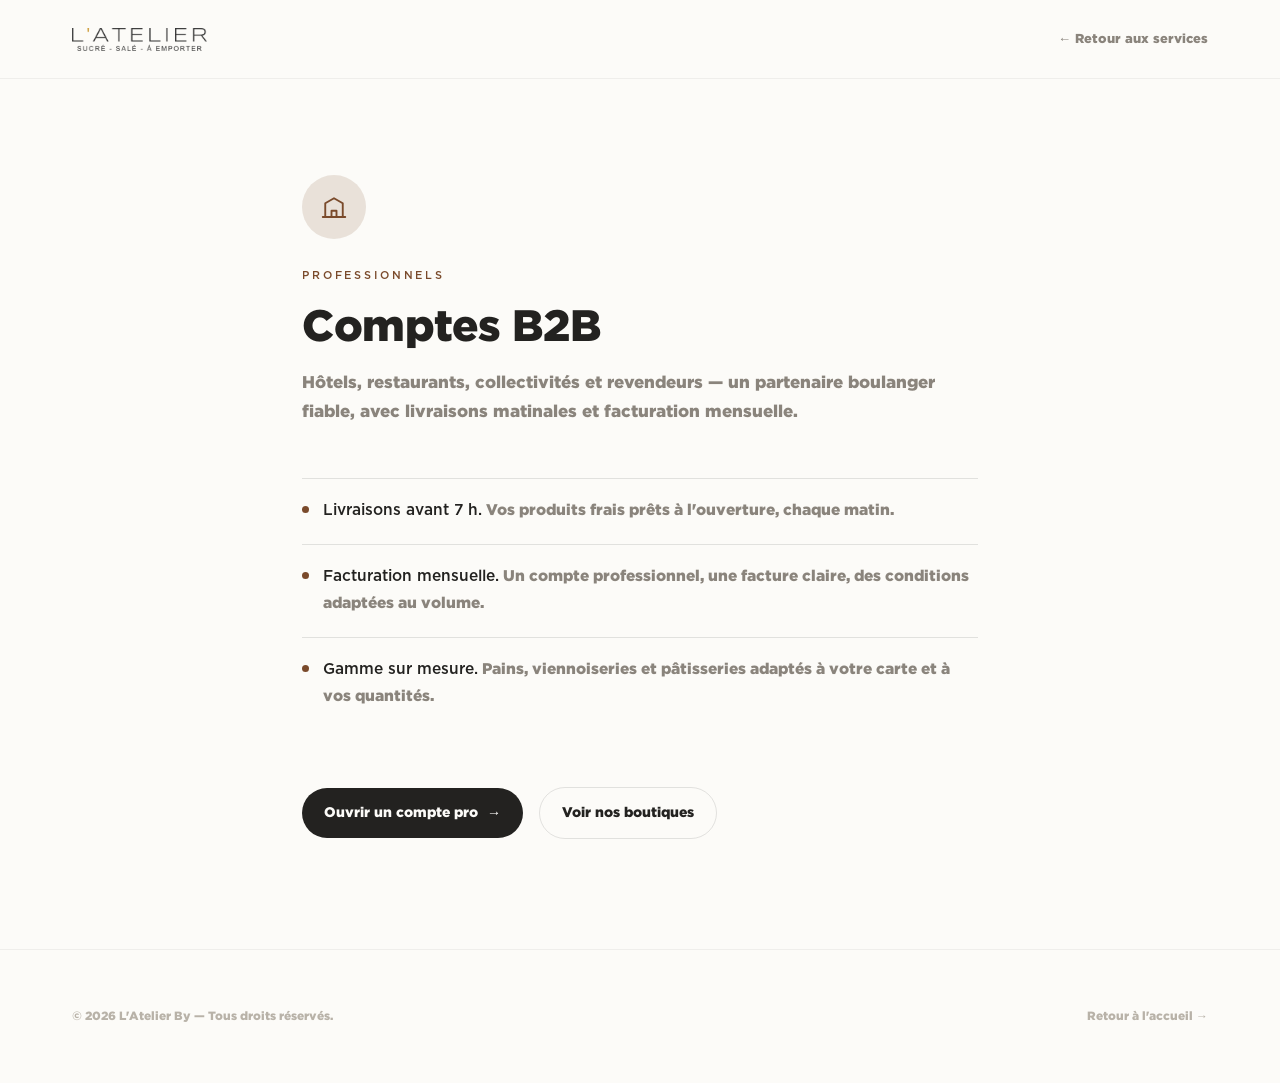
==== b2b.html @ 413f3269 "Services section: 2 stacked themed tiles (office apricot, B2B copper) - keep only "Livraison au bure" ====
<!doctype html>
<html lang="fr">
<head>
<meta charset="utf-8">
<title>L'Atelier By — Comptes B2B</title>
<meta name="viewport" content="width=device-width, initial-scale=1">
<meta name="description" content="L'Atelier By — Hôtels, restaurants, collectivités. Livraisons avant 7 h, facturation mensuelle.">
<link rel="stylesheet" href="global.css">
<script>document.documentElement.classList.add('js');</script>
<style>
:root {
  --paper:#FCFBF8; --ink:#232220; --muted:#8A847C; --faint:#B8B2A8;
  --hair:rgba(35,34,32,0.12); --hair-2:rgba(35,34,32,0.06);
  --accent:#7A4A2B;                 /* thème old copper */
  --maxw:820px; --gutter:clamp(24px,6vw,72px); --ease:cubic-bezier(0.4,0,0.2,1);
}
*{box-sizing:border-box;} html{scroll-behavior:smooth;}
html,body{background:var(--paper);}
body{margin:0;color:var(--ink);font-family:var(--font-ui);font-size:16px;line-height:1.7;-webkit-font-smoothing:antialiased;}
a{color:inherit;text-decoration:none;} img{display:block;max-width:100%;}
::selection{background:var(--accent);color:#fff;}
.wrap{max-width:var(--maxw);margin:0 auto;padding-inline:var(--gutter);}
.wrap--wide{max-width:1280px;}
.eyebrow{font-size:11px;font-weight:500;letter-spacing:0.26em;text-transform:uppercase;color:var(--accent);margin:0;}
.title{font-weight:400;letter-spacing:-0.01em;line-height:1.14;margin:14px 0 0;font-size:clamp(28px,4vw,44px);}
.lede{font-size:17px;line-height:1.7;color:var(--muted);margin:18px 0 0;}
.head{position:sticky;top:0;z-index:50;background:color-mix(in srgb,var(--paper) 90%,transparent);backdrop-filter:blur(10px);border-bottom:1px solid var(--hair-2);}
.head__in{display:flex;align-items:center;justify-content:space-between;gap:24px;height:78px;}
.head__logo{height:23px;width:auto;}
.head__back{font-size:13px;color:var(--muted);display:inline-flex;align-items:center;gap:7px;transition:color .25s var(--ease),gap .25s var(--ease);}
.head__back:hover{color:var(--ink);gap:11px;}
.svc{padding:clamp(48px,8vw,96px) 0 clamp(56px,9vw,110px);}
.svc__mark{width:64px;height:64px;border-radius:50%;display:flex;align-items:center;justify-content:center;background:color-mix(in srgb,var(--accent) 15%,transparent);color:var(--accent);margin-bottom:28px;}
.svc__mark svg{width:30px;height:30px;stroke:currentColor;stroke-width:1.5;fill:none;stroke-linecap:round;stroke-linejoin:round;}
.svc__points{list-style:none;margin:clamp(36px,5vw,52px) 0 0;padding:0;display:grid;gap:2px;}
.svc__points li{display:flex;gap:14px;align-items:flex-start;padding:18px 0;border-top:1px solid var(--hair);color:var(--muted);font-size:15.5px;}
.svc__points li strong{color:var(--ink);font-weight:500;}
.svc__points .dot{width:7px;height:7px;border-radius:50%;background:var(--accent);flex:0 0 auto;margin-top:9px;}
.svc__cta{margin-top:clamp(40px,6vw,60px);display:flex;gap:16px;flex-wrap:wrap;align-items:center;}
.btn{display:inline-flex;align-items:center;gap:9px;background:var(--ink);color:var(--paper);font-size:14px;padding:13px 22px;border-radius:99px;transition:transform .25s var(--ease),background .25s var(--ease);}
.btn:hover{transform:translateY(-2px);background:var(--accent);}
.btn--ghost{background:none;color:var(--ink);border:1px solid var(--hair);}
.btn--ghost:hover{background:none;border-color:var(--ink);transform:none;}
.foot{border-top:1px solid var(--hair-2);padding:clamp(36px,6vw,56px) 0;}
.foot__row{display:flex;justify-content:space-between;gap:16px;font-size:12px;color:var(--faint);flex-wrap:wrap;}
.foot__row a{color:var(--faint);} .foot__row a:hover{color:var(--ink);}
</style>
</head>
<body>

<header class="head">
  <div class="wrap wrap--wide head__in">
    <a href="index.html" aria-label="L'Atelier By"><img class="head__logo" src="img/brand/logo.png" alt="L'Atelier By"></a>
    <a class="head__back" href="index.html#experiences">← Retour aux services</a>
  </div>
</header>

<main class="svc">
  <div class="wrap">
    <span class="svc__mark"><svg viewBox="0 0 24 24"><path d="M3 20h18M5 20V9l7-4 7 4v11"/><path d="M10 20v-5h4v5"/></svg></span>
    <p class="eyebrow">Professionnels</p>
    <h1 class="title">Comptes B2B</h1>
    <p class="lede">Hôtels, restaurants, collectivités et revendeurs — un partenaire boulanger fiable, avec livraisons matinales et facturation mensuelle.</p>

    <ul class="svc__points">
      <li><span class="dot"></span><span><strong>Livraisons avant 7 h.</strong> Vos produits frais prêts à l'ouverture, chaque matin.</span></li>
      <li><span class="dot"></span><span><strong>Facturation mensuelle.</strong> Un compte professionnel, une facture claire, des conditions adaptées au volume.</span></li>
      <li><span class="dot"></span><span><strong>Gamme sur mesure.</strong> Pains, viennoiseries et pâtisseries adaptés à votre carte et à vos quantités.</span></li>
    </ul>

    <div class="svc__cta">
      <a class="btn" href="mailto:pro@atelierby.be?subject=Compte%20B2B">Ouvrir un compte pro <span aria-hidden="true">→</span></a>
      <a class="btn btn--ghost" href="index.html#boutiques">Voir nos boutiques</a>
    </div>
  </div>
</main>

<footer class="foot">
  <div class="wrap wrap--wide">
    <div class="foot__row">
      <span>© 2026 L'Atelier By — Tous droits réservés.</span>
      <a href="index.html">Retour à l'accueil →</a>
    </div>
  </div>
</footer>

</body>
</html>
---- global.css ----
/* ==========================================================================
   L'Atelier By — Webshop
   global.css — Design System & CSS Reference
   Source: LAtelier_Design_System.docx (09/04/2026)
   ==========================================================================

   ⚠ ABSOLUTE RULES
   - Zero hardcoded colors, fonts, or spacing anywhere in component code.
   - Every value must reference a CSS variable. No exceptions.
   - Theme is fetched once on app init and applied to :root via JS:
       const theme = await GET /api/v1/theme?shop_type=webshop
       Object.entries(theme).forEach(([k, v]) =>
         document.documentElement.style.setProperty(k, v))
   - The variables below are the defaults / fallbacks. Runtime theme
     values override them on :root.
   ========================================================================== */


/* --------------------------------------------------------------------------
   Brand fonts — Gotham (UI) + Vank (display) + Daniel (accent)
   Self-hosted from /fonts.
   -------------------------------------------------------------------------- */

/* --- Gotham (UI) — mapped across the 100–900 weight ladder ---
   Note: the Gotham family shipped here is a partial set. Weights without a
   dedicated file are mapped to the closest available cut so `font-weight`
   still resolves predictably. Italics fall back to the nearest italic. */
@font-face {
  font-family: 'Gotham';
  src: url('fonts/Gotham_Thin.otf') format('opentype');
  font-weight: 100; font-style: normal; font-display: swap;
}
@font-face {
  font-family: 'Gotham';
  src: url('fonts/Gotham_Thin_Italic.otf') format('opentype');
  font-weight: 100; font-style: italic; font-display: swap;
}
@font-face {
  font-family: 'Gotham';
  src: url('fonts/Gotham_Extra_Light.otf') format('opentype');
  font-weight: 200; font-style: normal; font-display: swap;
}
@font-face {
  font-family: 'Gotham';
  src: url('fonts/Gotham_Extra_Light_Italic.otf') format('opentype');
  font-weight: 200; font-style: italic; font-display: swap;
}
@font-face {
  font-family: 'Gotham';
  src: url('fonts/Gotham_Light.otf') format('opentype');
  font-weight: 300; font-style: normal; font-display: swap;
}
@font-face {
  font-family: 'Gotham';
  src: url('fonts/Gotham_Extra_Light_Italic.otf') format('opentype');
  font-weight: 300; font-style: italic; font-display: swap;
}
@font-face {
  font-family: 'Gotham';
  src: url('fonts/Gotham_Regular_New.otf') format('opentype');
  font-weight: 400; font-style: normal; font-display: swap;
}
@font-face {
  font-family: 'Gotham';
  src: url('fonts/Gotham_Italic.otf') format('opentype');
  font-weight: 400; font-style: italic; font-display: swap;
}
@font-face {
  font-family: 'Gotham';
  src: url('fonts/Gotham_Medium.otf') format('opentype');
  font-weight: 500; font-style: normal; font-display: swap;
}
@font-face {
  font-family: 'Gotham';
  src: url('fonts/Gotham_Italic.otf') format('opentype');
  font-weight: 500; font-style: italic; font-display: swap;
}
@font-face {
  font-family: 'Gotham';
  src: url('fonts/Gotham_Regular.otf') format('opentype');
  font-weight: 600; font-style: normal; font-display: swap;
}
@font-face {
  font-family: 'Gotham';
  src: url('fonts/Gotham_ItalicBold.otf') format('opentype');
  font-weight: 600; font-style: italic; font-display: swap;
}
@font-face {
  font-family: 'Gotham';
  /* No dedicated Gotham Bold file shipped — mapping 700 to Black (closest cut). */
  src: url('fonts/Gotham_Black.otf') format('opentype');
  font-weight: 700; font-style: normal; font-display: swap;
}
@font-face {
  font-family: 'Gotham';
  src: url('fonts/Gotham_ItalicBold.otf') format('opentype');
  font-weight: 700; font-style: italic; font-display: swap;
}
@font-face {
  font-family: 'Gotham';
  src: url('fonts/Gotham_Black.otf') format('opentype');
  font-weight: 800; font-style: normal; font-display: swap;
}
@font-face {
  font-family: 'Gotham';
  src: url('fonts/Gotham_ItalicBold.otf') format('opentype');
  font-weight: 800; font-style: italic; font-display: swap;
}
@font-face {
  font-family: 'Gotham';
  src: url('fonts/Gotham_Ultra.otf') format('opentype');
  font-weight: 900; font-style: normal; font-display: swap;
}
@font-face {
  font-family: 'Gotham';
  src: url('fonts/Gotham_ItalicBold.otf') format('opentype');
  font-weight: 900; font-style: italic; font-display: swap;
}

/* --- Vank (display) — stylized glyphs limited to base ASCII;
       Latin-1 accented characters intentionally fall through to Gotham
       so words like "Châtelain" render with a clean accent. --- */
@font-face {
  font-family: 'Vank';
  src: url('fonts/GC_Vank.ttf') format('truetype');
  font-weight: 400; font-style: normal; font-display: swap;
  unicode-range: U+0020-007E;
}

/* --- Daniel (accent) — hand-script, three weights --- */
@font-face {
  font-family: 'Daniel';
  src: url('fonts/danielbk.ttf') format('truetype');
  font-weight: 300; font-style: normal; font-display: swap;
}
@font-face {
  font-family: 'Daniel';
  src: url('fonts/daniel.ttf') format('truetype');
  font-weight: 400; font-style: normal; font-display: swap;
}
@font-face {
  font-family: 'Daniel';
  src: url('fonts/danielbd.ttf') format('truetype');
  font-weight: 700; font-style: normal; font-display: swap;
}


/* ==========================================================================
   1. TOKENS — :root
   ========================================================================== */
:root {
  /* --- Brand palette ----------------------------------------------------- */
  --color-primary:            #8D1D2C;   /* Ruby Red — primary actions, badges, borders */
  --color-secondary:          #F2C9A0;   /* Abricot — linked state, delivery mode ON */
  --color-bg:                 #EAE4DC;   /* Beige — page background */
  --color-surface:            #FFFFFF;   /* Blanc — cards, panels */
  --color-text:               #222222;   /* Noir — body text */
  --color-text-muted:         #666666;   /* Muted grey — secondary text, placeholders */

  /* Semantic aliases used by components */
  --color-text-primary:       var(--color-text);
  --color-text-secondary:     var(--color-text-muted);
  --color-background-secondary: #F4EFE8;         /* faint beige — input / secondary surfaces */
  --color-border-secondary:   rgba(34, 34, 34, 0.18);
  --color-border-tertiary:    rgba(34, 34, 34, 0.10);

  /* State + accent colors */
  --color-linked:             #F2C9A0;   /* Office client linked (Abricot) */
  --color-collect:            #8D1D2C;   /* Not linked / collect mode */
  --color-on-abricot:         #6b4420;   /* Dark amber — text on Abricot backgrounds */
  --color-collection-border:  #c17a2a;   /* Deep amber */
  --color-collection-fill:    #FAC775;   /* Collection badge background */
  --color-collection-icon:    #6b3d0a;   /* Collection badge icon/label */

  /* Website / marketing accents */
  --color-popup:              #78554B;   /* Third color — Pop-Up markers & badges */
  --color-ink:                #222222;   /* Illustration stroke ink */

  /* --- Typography -------------------------------------------------------- */
  /* Brand typography — strict. No system fallback allowed.
     Vank ships full Latin so accents render natively; Gotham is the
     last-resort fallback for any remaining missing glyph (e.g. € in
     Regular/Italic, which falls through to Book/Medium). */
  --font-display:             'Vank', 'Gotham';          /* informational / display */
  --font-ui:                   'Gotham';                  /* body / UI */
  --font-accent:               'Daniel', 'Gotham';        /* script informational accent */

  /* Type scale (px) */
  --font-size-page-title:     32px;   /* Page title / brand name (display) */
  --font-size-section-title:  20px;   /* Section title (display) */
  --font-size-navbar-brand:   15px;   /* Brand name in navbar */
  --font-size-body:           16px;   /* Body text */
  --font-size-label:          13px;   /* Labels / secondary */
  --font-size-small:          11px;   /* Small label / uppercase nav */
  --font-size-button:         14px;   /* Button text */
  --font-size-price:          14px;   /* Price (range 12–16px) */
  --font-size-admin-label:    11px;   /* Section label (admin) */

  /* Line heights */
  --line-height-display:      1.2;
  --line-height-section:      1.3;
  --line-height-body:         1.6;

  /* Letter spacing */
  --tracking-nav:             0.06em;
  --tracking-admin:           0.08em;

  /* Font weights */
  --weight-regular:           400;
  --weight-medium:            500;

  /* --- Grid -------------------------------------------------------------- */
  --grid-cols-desktop:        6;
  --grid-cols-tablet:         3;
  --grid-cols-mobile:         2;
  --grid-gap:                 12px;

  /* --- Border radius ---------------------------------------------------- */
  --radius-sm:                6px;
  --radius-md:                8px;
  --radius-lg:                12px;
  --radius-pill:              999px;

  /* --- Spacing ---------------------------------------------------------- */
  --spacing-xs:               4px;
  --spacing-sm:               8px;
  --spacing-md:               16px;
  --spacing-lg:               24px;
  --spacing-xl:               32px;
}


/* ==========================================================================
   2. BASE
   ========================================================================== */
*,
*::before,
*::after {
  box-sizing: border-box;
}

html,
body {
  margin: 0;
  padding: 0;
}

body {
  background: var(--color-bg);
  color: var(--color-text-primary);
  font-family: var(--font-ui);
  font-size: var(--font-size-body);
  font-weight: var(--weight-regular);
  line-height: var(--line-height-body);
  -webkit-font-smoothing: antialiased;
  -moz-osx-font-smoothing: grayscale;
}

/* Strict typography — native form controls inherit the brand font.
   Browsers default <input>, <textarea>, <select>, <button> to a system UA
   font; force them onto Gotham so there is zero visual drift. */
input,
textarea,
select,
button,
optgroup,
option {
  font-family: var(--font-ui);
}


/* ==========================================================================
   3. TYPOGRAPHY
   ========================================================================== */
.t-page-title {
  font-family: var(--font-display);
  font-size: var(--font-size-page-title);
  font-weight: var(--weight-regular);
  line-height: var(--line-height-display);
  color: var(--color-text-primary);
}

.t-section-title {
  font-family: var(--font-display);
  font-size: var(--font-size-section-title);
  font-weight: var(--weight-regular);
  line-height: var(--line-height-section);
  color: var(--color-text-primary);
}

.t-navbar-brand {
  font-family: var(--font-display);
  font-size: var(--font-size-navbar-brand);
  font-weight: var(--weight-regular);
  color: var(--color-primary);
}

.t-body {
  font-family: var(--font-ui);
  font-size: var(--font-size-body);
  font-weight: var(--weight-regular);
  line-height: var(--line-height-body);
  color: var(--color-text-primary);
}

.t-label {
  font-family: var(--font-ui);
  font-size: var(--font-size-label);
  font-weight: var(--weight-regular);
  color: var(--color-text-secondary);
}

.t-small {
  font-family: var(--font-ui);
  font-size: var(--font-size-small);
  font-weight: var(--weight-regular);
  letter-spacing: var(--tracking-nav);
}

.t-button {
  font-family: var(--font-ui);
  font-size: var(--font-size-button);
  font-weight: var(--weight-medium);
}

.t-price {
  font-family: var(--font-ui);
  font-size: var(--font-size-price);
  font-weight: var(--weight-medium);
  color: var(--color-primary);
  white-space: nowrap;
}

.t-admin-label {
  font-family: var(--font-ui);
  font-size: var(--font-size-admin-label);
  font-weight: var(--weight-regular);
  text-transform: uppercase;
  letter-spacing: var(--tracking-admin);
  color: var(--color-text-secondary);
}


/* ==========================================================================
   4. NAVBAR
   ⚠ No logo anywhere in the navbar. Single row. No stacking. No wrapping.
   ========================================================================== */
.navbar {
  display: flex;
  justify-content: space-between;
  align-items: center;
  padding: 12px 20px;
  background: var(--color-surface);
  border-bottom: 0.5px solid var(--color-border-tertiary);
  width: 100%;
  flex-wrap: nowrap;
}

.navbar__left,
.navbar__right {
  display: flex;
  align-items: center;
  gap: var(--spacing-md);
  flex-wrap: nowrap;
  white-space: nowrap;
}

.navbar__brand {
  font-family: var(--font-display);
  font-size: var(--font-size-navbar-brand);
  font-weight: var(--weight-regular);
  color: var(--color-primary);
}

.navbar__date {
  font-family: var(--font-ui);
  font-size: var(--font-size-label);
  color: var(--color-text-primary);
  border: none;
  background: transparent;
  text-decoration: none;
}

/* Mode badges (pill) */
.mode-badge {
  display: inline-flex;
  align-items: center;
  gap: var(--spacing-xs);
  border-radius: var(--radius-pill);
  padding: 4px 10px;
  font-family: var(--font-ui);
  font-size: var(--font-size-small);
  font-weight: var(--weight-medium);
  border: none;
  cursor: pointer;
  line-height: 1;
}

.mode-badge--collect {   /* Collecte en magasin */
  background: var(--color-primary);
  color: var(--color-surface);
}

.mode-badge--delivery { /* Livraison au bureau */
  background: var(--color-secondary);
  color: var(--color-on-abricot);
}

/* Navbar right group */
.shop-select {
  font-family: var(--font-ui);
  font-size: 12px;
  border: 0.5px solid var(--color-border-tertiary);
  border-radius: var(--radius-sm);
  background: transparent;
  padding: 4px 8px;
  color: var(--color-text-primary);
}

.icon-btn {
  display: inline-flex;
  align-items: center;
  justify-content: center;
  background: transparent;
  border: none;
  padding: 0;
  cursor: pointer;
  color: var(--color-text-secondary);
}

.icon-btn__svg {
  width: 18px;
  height: 18px;
  stroke: var(--color-text-secondary);
  stroke-width: 1.5;
  fill: none;
}

.cart-icon {
  position: relative;
}

.cart-icon__badge {
  position: absolute;
  top: -4px;
  right: -6px;
  min-width: 14px;
  height: 14px;
  padding: 0 4px;
  border-radius: var(--radius-pill);
  background: var(--color-primary);
  color: var(--color-surface);
  font-size: 9px;
  font-weight: var(--weight-medium);
  display: inline-flex;
  align-items: center;
  justify-content: center;
  line-height: 1;
}

/* Office Client icon — circular, state-dependent */
.office-icon {
  width: 22px;
  height: 22px;
  border-radius: 50%;
  display: inline-flex;
  align-items: center;
  justify-content: center;
  border: none;
  cursor: pointer;
}

.office-icon--linked {
  background: var(--color-linked);
  color: var(--color-on-abricot);
}

.office-icon--not-linked {
  background: var(--color-collect);
  color: var(--color-surface);
}

.office-icon--neutral {      /* not logged in */
  background: var(--color-background-secondary);
  color: var(--color-text-secondary);
}

/* Mobile navbar — stacked (4 rows) */
@media (max-width: 599px) {
  .navbar--mobile {
    display: grid;
    grid-template-rows: auto auto auto auto;
    gap: var(--spacing-sm);
    padding: var(--spacing-sm) var(--spacing-md);
  }
  .navbar--mobile .navbar__row {
    display: flex;
    align-items: center;
    justify-content: space-between;
    gap: var(--spacing-sm);
  }
  .navbar--mobile .navbar__brand {
    font-size: 14px;
  }
  .mode-badge--mobile-tile {
    flex: 1;
    display: inline-flex;
    align-items: center;
    justify-content: center;
    border-radius: var(--radius-md);
    padding: var(--spacing-sm);
    font-size: var(--font-size-small);
    height: 44px;
  }
  .navbar__date--mobile {
    width: 100%;
    background: var(--color-background-secondary);
    border-radius: var(--radius-sm);
    font-size: 12px;
    padding: 8px 10px;
    border: 0.5px solid var(--color-border-tertiary);
  }
}

/* Date picker must never be hidden behind the navbar */
.date-picker-popover {
  z-index: 1000;
}


/* ==========================================================================
   5. CATEGORY & COLLECTION BADGES
   ========================================================================== */
.badge-row {
  display: flex;
  align-items: flex-start;
  gap: var(--spacing-sm);
  overflow-x: auto;
  scroll-behavior: smooth;
  -webkit-overflow-scrolling: touch;    /* momentum on mobile */
  padding: var(--spacing-sm) var(--spacing-md);
}

.badge-row::-webkit-scrollbar {
  height: 0;
}

.category-badge,
.collection-badge {
  flex: 0 0 auto;
  display: flex;
  flex-direction: column;
  align-items: center;
  gap: 6px;
  background: none;
  border: none;
  padding: 0;
  cursor: pointer;
}

.category-badge__tile {
  width: 64px;
  height: 64px;
  border-radius: var(--radius-md);
  display: flex;
  align-items: center;
  justify-content: center;
  background: var(--color-background-secondary);
  border: 0.5px solid var(--color-border-tertiary);
  transition: background 120ms ease, border-color 120ms ease;
}

.category-badge__tile svg {
  width: 28px;
  height: 28px;
  stroke: var(--color-text-secondary);
  stroke-width: 1.5;
  fill: none;
}

.category-badge__label {
  font-family: var(--font-ui);
  font-size: var(--font-size-small);
  font-weight: var(--weight-regular);
  color: var(--color-text-secondary);
  text-align: center;
}

/* Active state */
.category-badge--active .category-badge__tile {
  background: var(--color-bg);
  border: 2px solid var(--color-primary);
}

.category-badge--active .category-badge__tile svg {
  stroke: var(--color-primary);
}

.category-badge--active .category-badge__label {
  color: var(--color-primary);
  font-weight: var(--weight-medium);
}

/* Illustration placeholder (admin upload — dashed outline if unset) */
.category-badge__tile--empty {
  border: 1.5px dashed var(--color-border-secondary);
  background: transparent;
}

/* Collection badge — distinct visual */
.collection-badge__tile {
  width: 64px;
  height: 64px;
  border-radius: var(--radius-md);
  background: var(--color-collection-fill);
  border: 2px solid var(--color-collection-border);
  display: flex;
  align-items: center;
  justify-content: center;
}

.collection-badge__tile svg {
  width: 28px;
  height: 28px;
  stroke: var(--color-collection-icon);
  stroke-width: 1.5;
  fill: none;
}

.collection-badge__label {
  font-family: var(--font-ui);
  font-size: var(--font-size-small);
  font-weight: var(--weight-medium);
  color: var(--color-collection-border);
  text-align: center;
}


/* ==========================================================================
   6. PRODUCT CARD
   ========================================================================== */
.product-card {
  border-radius: var(--radius-lg);
  border: 0.5px solid var(--color-border-tertiary);
  background: var(--color-surface);
  overflow: hidden;
  display: flex;
  flex-direction: column;
}

.product-card__photo {
  position: relative;
  width: 100%;
  height: 120px;
  background: var(--color-bg);   /* placeholder when no image */
  overflow: hidden;
}

.product-card__photo img {
  width: 100%;
  height: 100%;
  object-fit: cover;
  display: block;
}

/* Optional corner badge on photo */
.product-card__corner-badge {
  position: absolute;
  top: 8px;
  right: 8px;
  background: var(--color-primary);
  color: var(--color-surface);
  font-family: var(--font-ui);
  font-size: 9px;
  font-weight: var(--weight-medium);
  border-radius: 10px;
  padding: 2px 6px;
  line-height: 1;
}

.product-card__body {
  padding: 8px 10px;
  display: flex;
  flex-direction: column;
  gap: 6px;
}

/* Line 1 — Portions row */
.portions {
  display: flex;
  justify-content: center;
  gap: 6px;
}

.portion {
  width: 28px;
  height: 28px;
  border-radius: 50%;
  display: inline-flex;
  align-items: center;
  justify-content: center;
  border: 1.5px solid var(--color-border-secondary);
  background: transparent;
  cursor: pointer;
  padding: 0;
}

.portion svg {
  width: 20px;
  height: 20px;
  fill: var(--color-text-secondary);
}

.portion--active {
  border-color: var(--color-primary);
}

.portion--active svg {
  fill: var(--color-primary);
}

/* Line 2 — Name + price */
.product-card__name-row {
  display: flex;
  justify-content: space-between;
  align-items: baseline;
  gap: 4px;
}

.product-card__name {
  font-family: var(--font-ui);
  font-size: 12px;
  font-weight: var(--weight-medium);
  color: var(--color-text-primary);
  line-height: 1.3;
  /* No truncation — show full name */
}

.product-card__price {
  font-family: var(--font-ui);
  font-size: 12px;
  font-weight: var(--weight-medium);
  color: var(--color-primary);
  white-space: nowrap;
}

/* Line 3 — Allergens + icons + (+) */
.product-card__meta-row {
  display: flex;
  align-items: center;
  justify-content: space-between;
  gap: 6px;
}

.allergen-list {
  display: flex;
  align-items: center;
  gap: 3px;
}

.allergen {
  width: 12px;
  height: 12px;
  border-radius: 50%;
  background: var(--color-primary);
  opacity: 0.15;
}

.product-card__actions {
  display: flex;
  align-items: center;
  gap: 6px;
}

/* Small circular icon buttons: O (options), ℹ (info) */
.icon-circle {
  width: 18px;
  height: 18px;
  border-radius: 50%;
  border: 0.5px solid var(--color-border-secondary);
  background: transparent;
  color: var(--color-text-secondary);
  font-family: var(--font-ui);
  font-size: 10px;
  font-weight: var(--weight-medium);
  display: inline-flex;
  align-items: center;
  justify-content: center;
  cursor: pointer;
  padding: 0;
  line-height: 1;
}

/* (+) add to cart */
.add-btn {
  width: 22px;
  height: 22px;
  border-radius: 50%;
  background: var(--color-primary);
  color: var(--color-surface);
  border: none;
  font-family: var(--font-ui);
  font-size: 14px;
  font-weight: var(--weight-medium);
  display: inline-flex;
  align-items: center;
  justify-content: center;
  cursor: pointer;
  padding: 0;
  line-height: 1;
}


/* ==========================================================================
   7. PRODUCT GRID
   ========================================================================== */
.product-grid {
  display: grid;
  grid-template-columns: repeat(var(--grid-cols-desktop), minmax(0, 1fr));
  gap: var(--grid-gap);
  padding: var(--spacing-md);
}

@media (max-width: 1024px) {
  .product-grid {
    grid-template-columns: repeat(var(--grid-cols-tablet), minmax(0, 1fr));
  }
}

@media (max-width: 599px) {
  .product-grid {
    grid-template-columns: repeat(var(--grid-cols-mobile), minmax(0, 1fr));
  }
}


/* ==========================================================================
   8. BASKET
   ========================================================================== */
.basket {
  border-radius: var(--radius-lg);
  border: 0.5px solid var(--color-border-tertiary);
  background: var(--color-surface);
  padding: var(--spacing-md);
  max-width: 360px;
}

.basket__header {
  display: flex;
  justify-content: space-between;
  align-items: center;
  margin-bottom: var(--spacing-sm);
}

.basket__title {
  font-family: var(--font-ui);
  font-size: 14px;
  font-weight: var(--weight-medium);
  color: var(--color-text-primary);
}

.basket__back {
  background: none;
  border: none;
  padding: 0;
  font-family: var(--font-ui);
  font-size: 12px;
  color: var(--color-primary);
  cursor: pointer;
}

/* Mode section dot */
.mode-dot {
  display: inline-flex;
  align-items: center;
  gap: var(--spacing-xs);
  margin: var(--spacing-sm) 0;
}

.mode-dot__bullet {
  width: 8px;
  height: 8px;
  border-radius: 50%;
}

.mode-dot--collect .mode-dot__bullet {
  background: var(--color-primary);
}

.mode-dot--delivery .mode-dot__bullet {
  background: var(--color-secondary);
  border: 1px solid var(--color-collection-border);
}

.mode-dot__label {
  font-family: var(--font-ui);
  font-size: 11px;
  font-weight: var(--weight-medium);
  color: var(--color-text-secondary);
  text-transform: uppercase;
  letter-spacing: var(--tracking-nav);
}

/* Line items */
.basket__item {
  display: flex;
  justify-content: space-between;
  align-items: flex-start;
  gap: var(--spacing-sm);
  padding: var(--spacing-sm) 0;
  border-bottom: 0.5px solid var(--color-border-tertiary);
}

.basket__item:last-of-type {
  border-bottom: none;
}

.basket__item-name {
  font-family: var(--font-ui);
  font-size: 13px;
  color: var(--color-text-primary);
}

.basket__item-options {
  font-family: var(--font-ui);
  font-size: 11px;
  color: var(--color-text-secondary);
  margin-top: 2px;
}

.basket__item-price {
  font-family: var(--font-ui);
  font-size: 13px;
  color: var(--color-text-primary);
  white-space: nowrap;
}

/* Total bar */
.basket__total {
  border-top: 0.5px solid var(--color-border-tertiary);
  padding-top: 12px;
  margin-top: var(--spacing-sm);
  display: flex;
  justify-content: space-between;
  align-items: center;
}

.basket__total-label {
  font-family: var(--font-ui);
  font-size: 14px;
  font-weight: var(--weight-medium);
  color: var(--color-text-primary);
}

.basket__total-amount {
  font-family: var(--font-ui);
  font-size: 16px;
  font-weight: var(--weight-medium);
  color: var(--color-primary);
}


/* ==========================================================================
   9. CHECKOUT
   ========================================================================== */
.checkout {
  border-radius: var(--radius-lg);
  border: 0.5px solid var(--color-border-tertiary);
  background: var(--color-surface);
  padding: var(--spacing-md);
  max-width: 360px;
}

/* Step number circles */
.step-num {
  width: 24px;
  height: 24px;
  border-radius: 50%;
  display: inline-flex;
  align-items: center;
  justify-content: center;
  font-family: var(--font-ui);
  font-size: 11px;
  font-weight: var(--weight-medium);
}

.step-num--active {
  background: var(--color-secondary);
  color: var(--color-on-abricot);
}

.step-num--inactive {
  background: var(--color-background-secondary);
  color: var(--color-text-secondary);
}

/* Info rows (key / value) */
.info-row {
  display: flex;
  justify-content: space-between;
  gap: var(--spacing-md);
  padding: 6px 0;
}

.info-row__key {
  font-family: var(--font-ui);
  font-size: 12px;
  color: var(--color-text-secondary);
}

.info-row__value {
  font-family: var(--font-ui);
  font-size: 12px;
  color: var(--color-text-primary);
}

/* Invoice checkbox */
.invoice-checkbox {
  display: inline-flex;
  align-items: center;
  gap: var(--spacing-xs);
  font-family: var(--font-ui);
  font-size: 12px;
  color: var(--color-text-secondary);
}

.invoice-checkbox input[type="checkbox"] {
  accent-color: var(--color-primary);
}

/* VIES validation states */
.vies-state {
  display: inline-flex;
  align-items: center;
  gap: var(--spacing-xs);
  font-size: 11px;
}

.vies-state--valid  { color: #2d7a3e; }
.vies-state--invalid{ color: var(--color-primary); }


/* ==========================================================================
   10. FOOTER
   ========================================================================== */
.footer-collapsed {
  display: inline-flex;
  align-items: center;
  gap: var(--spacing-sm);
  background: var(--color-background-secondary);
  border: 0.5px solid var(--color-border-tertiary);
  border-radius: var(--radius-md);
  padding: 10px 16px;
  cursor: pointer;
  font-family: var(--font-ui);
  font-size: 12px;
  color: var(--color-text-secondary);
}

.footer-collapsed svg {
  width: 16px;
  height: 16px;
  stroke: var(--color-text-secondary);
  fill: none;
}

.footer-expanded {
  background: var(--color-background-secondary);
  border: 0.5px solid var(--color-border-tertiary);
  border-radius: var(--radius-md);
  padding: 14px 20px;
  width: 280px;
}

.footer-expanded__brand {
  font-family: var(--font-display);
  font-size: 16px;
  color: var(--color-text-primary);
}

.footer-expanded__tagline {
  font-family: var(--font-ui);
  font-size: 11px;
  color: var(--color-text-secondary);
  margin-bottom: 10px;
}

.footer-expanded__sep {
  border-top: 0.5px solid var(--color-border-tertiary);
  padding-top: 10px;
}

.footer-expanded__cols {
  display: flex;
  gap: var(--spacing-lg);
}

.footer-col__title {
  font-family: var(--font-ui);
  font-size: 11px;
  font-weight: var(--weight-medium);
  color: var(--color-text-primary);
  margin-bottom: var(--spacing-xs);
}

.footer-col__link {
  display: block;
  font-family: var(--font-ui);
  font-size: 11px;
  color: var(--color-text-secondary);
  text-decoration: none;
}

.footer-expanded__hours {
  font-family: var(--font-ui);
  font-size: 10px;
  color: var(--color-text-secondary);
  margin-top: 10px;
}

@media (max-width: 599px) {
  .footer-expanded__cols {
    flex-direction: column;
    gap: var(--spacing-sm);
  }
}


/* ==========================================================================
   11. BUTTONS & INTERACTIVE ELEMENTS
   ========================================================================== */

/* Primary CTA — full-width in basket/checkout contexts */
.btn-primary {
  background: var(--color-primary);
  color: var(--color-surface);
  border: none;
  border-radius: var(--radius-md);
  padding: 11px 16px;
  font-family: var(--font-ui);
  font-size: var(--font-size-button);
  font-weight: var(--weight-medium);
  cursor: pointer;
  line-height: 1.2;
}

.btn-primary--block {
  width: 100%;
  padding: 11px;
  margin-top: 12px;
}

/* Secondary */
.btn-secondary {
  background: transparent;
  border: 0.5px solid var(--color-border-secondary);
  color: var(--color-text-primary);
  border-radius: var(--radius-md);
  padding: 11px 16px;
  font-family: var(--font-ui);
  font-size: var(--font-size-button);
  font-weight: var(--weight-medium);
  cursor: pointer;
}


/* ==========================================================================
   12. ABSOLUTE RULES — enforced via CSS where possible
   ==========================================================================
   Many rules are behavioral (JS-level) and cannot be enforced in CSS alone:
     - Mode toggle = instant clear (basket + date picker) → JS
     - Price absent when no shop → render nothing, not '€0.00' → JS/template
     - Clicking product photo/name: nothing → do not wrap in <a>
     - No 'Default variant' label → template
     - Single cart / delivery_mode source / forced e-payment → app logic
     - Active badge in view → scrollIntoView on selection → JS

   CSS-level guarantees below:
   -------------------------------------------------------------------------- */

/* No wrap / no stacking in the navbar (except the explicit mobile variant) */
.navbar:not(.navbar--mobile) {
  flex-wrap: nowrap;
  white-space: nowrap;
}

/* Date picker always above the navbar */
.navbar { position: relative; z-index: 10; }
.date-picker-popover { z-index: 1000; }

/* End of file */


/* ==========================================================================
   GLOBAL — Section breathing room (design-system rule)
   Every section gets symmetric top + bottom padding so nothing touches edges
   ========================================================================== */

/* Universal section padding — applies to ALL <section> elements unless
   explicitly overridden. 48px = --space-lg equivalent at desktop. */
section {
  padding-top: 48px;
  padding-bottom: 48px;
}

/* Sections that need a stronger rhythm (block-level features) */
.section,
section.fx-block,
section[class*="section"],
.page-cta,
.shops-page__section {
  padding-top: max(var(--spacing-xl), 48px);
  padding-bottom: max(var(--spacing-xl), 48px);
}

/* For tighter sections that already define their own bottom padding via
   utility classes, this is overridden by their explicit value. */

/* Common grid containers: ensure they don't bleed into the section edge */
.fx-tiers,
.fx-pillars,
.fx-formation,
.fx-timeline,
.fx-pnl__table,
.expressions-grid,
.collabs-grid,
.shops-list,
.shops-list--grouped,
.shops-list__group,
.products-grid,
.locations-grid {
  margin-bottom: 0;
}

/* Last child of a grid container should never sit flush against the section */
.section > *:last-child,
section.fx-block > .container > *:last-child,
section[class*="section"] > .container > *:last-child {
  margin-bottom: 0;
}

/* For grids that ARE the last child of a section, ensure a gap below */
section > .container > .fx-tiers:last-child,
section > .container > .fx-pillars:last-child,
section > .container > .fx-formation:last-child,
section > .container > .fx-timeline:last-child,
section > .container > .expressions-grid:last-child,
section > .container > .collabs-grid:last-child,
section > .container > .shops-list:last-child,
section > .container > .shops-list--grouped:last-child,
section > .container > .products-grid:last-child,
section > .container > .locations-grid:last-child {
  padding-bottom: var(--spacing-lg);
}
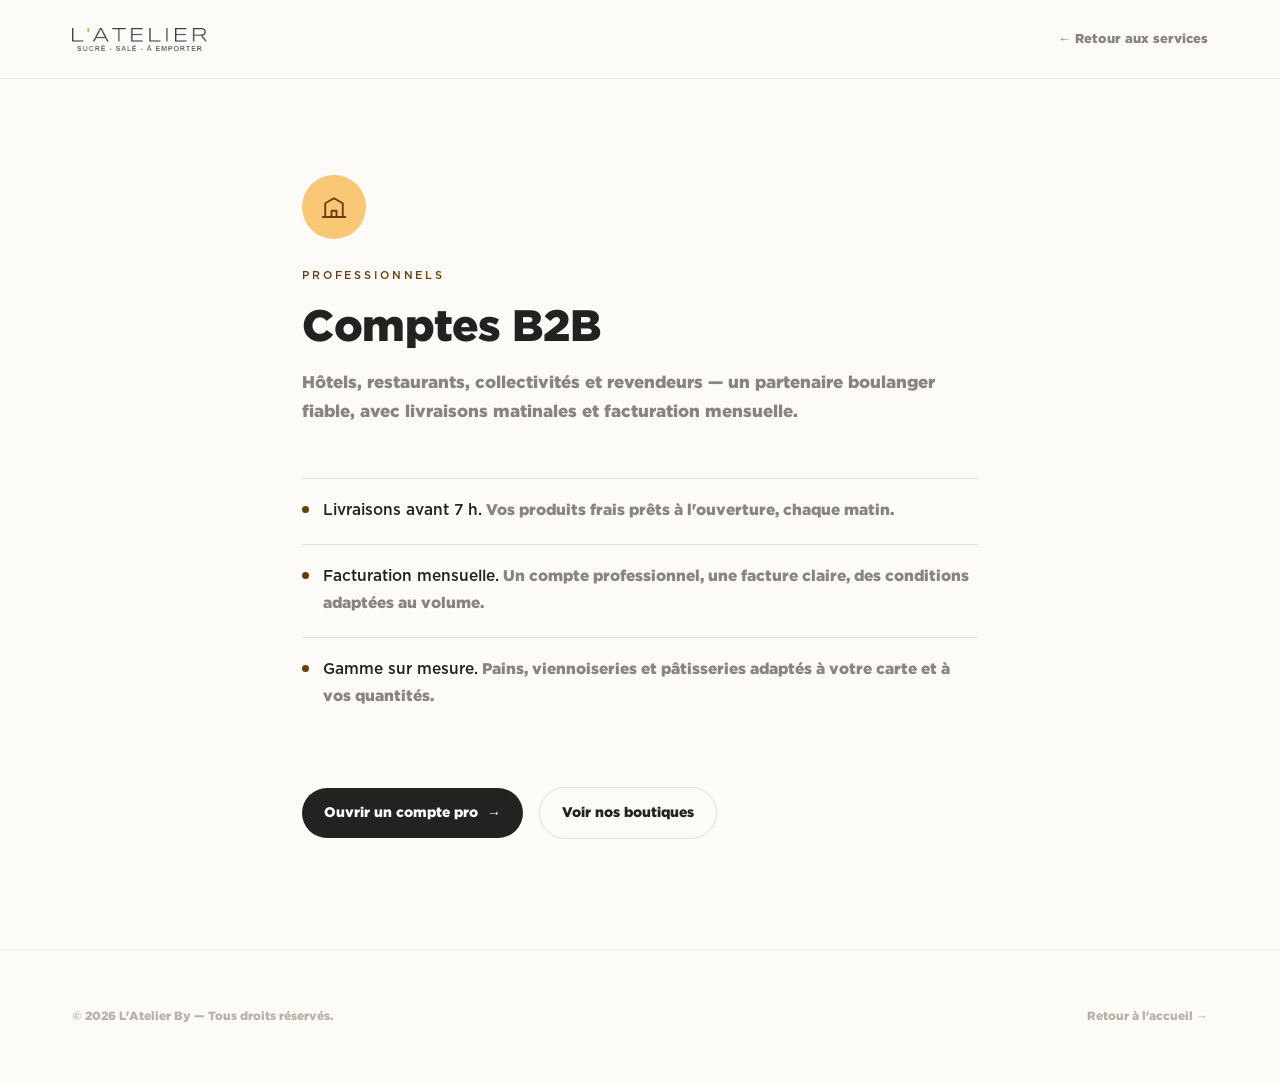
==== commit a264c4cb: "Service tiles: use design-system color tokens Replace invented hex with the webshop design-system to" ====
--- a/b2b.html
+++ b/b2b.html
@@ -11,7 +11,7 @@
 :root {
   --paper:#FCFBF8; --ink:#232220; --muted:#8A847C; --faint:#B8B2A8;
   --hair:rgba(35,34,32,0.12); --hair-2:rgba(35,34,32,0.06);
-  --accent:#7A4A2B;                 /* thème old copper */
+  --accent:#6b3d0a;                 /* design system : collection-icon (old copper) */
   --maxw:820px; --gutter:clamp(24px,6vw,72px); --ease:cubic-bezier(0.4,0,0.2,1);
 }
 *{box-sizing:border-box;} html{scroll-behavior:smooth;}
@@ -30,7 +30,7 @@
 .head__back{font-size:13px;color:var(--muted);display:inline-flex;align-items:center;gap:7px;transition:color .25s var(--ease),gap .25s var(--ease);}
 .head__back:hover{color:var(--ink);gap:11px;}
 .svc{padding:clamp(48px,8vw,96px) 0 clamp(56px,9vw,110px);}
-.svc__mark{width:64px;height:64px;border-radius:50%;display:flex;align-items:center;justify-content:center;background:color-mix(in srgb,var(--accent) 15%,transparent);color:var(--accent);margin-bottom:28px;}
+.svc__mark{width:64px;height:64px;border-radius:50%;display:flex;align-items:center;justify-content:center;background:var(--color-collection-fill);color:var(--color-collection-icon);margin-bottom:28px;}
 .svc__mark svg{width:30px;height:30px;stroke:currentColor;stroke-width:1.5;fill:none;stroke-linecap:round;stroke-linejoin:round;}
 .svc__points{list-style:none;margin:clamp(36px,5vw,52px) 0 0;padding:0;display:grid;gap:2px;}
 .svc__points li{display:flex;gap:14px;align-items:flex-start;padding:18px 0;border-top:1px solid var(--hair);color:var(--muted);font-size:15.5px;}
